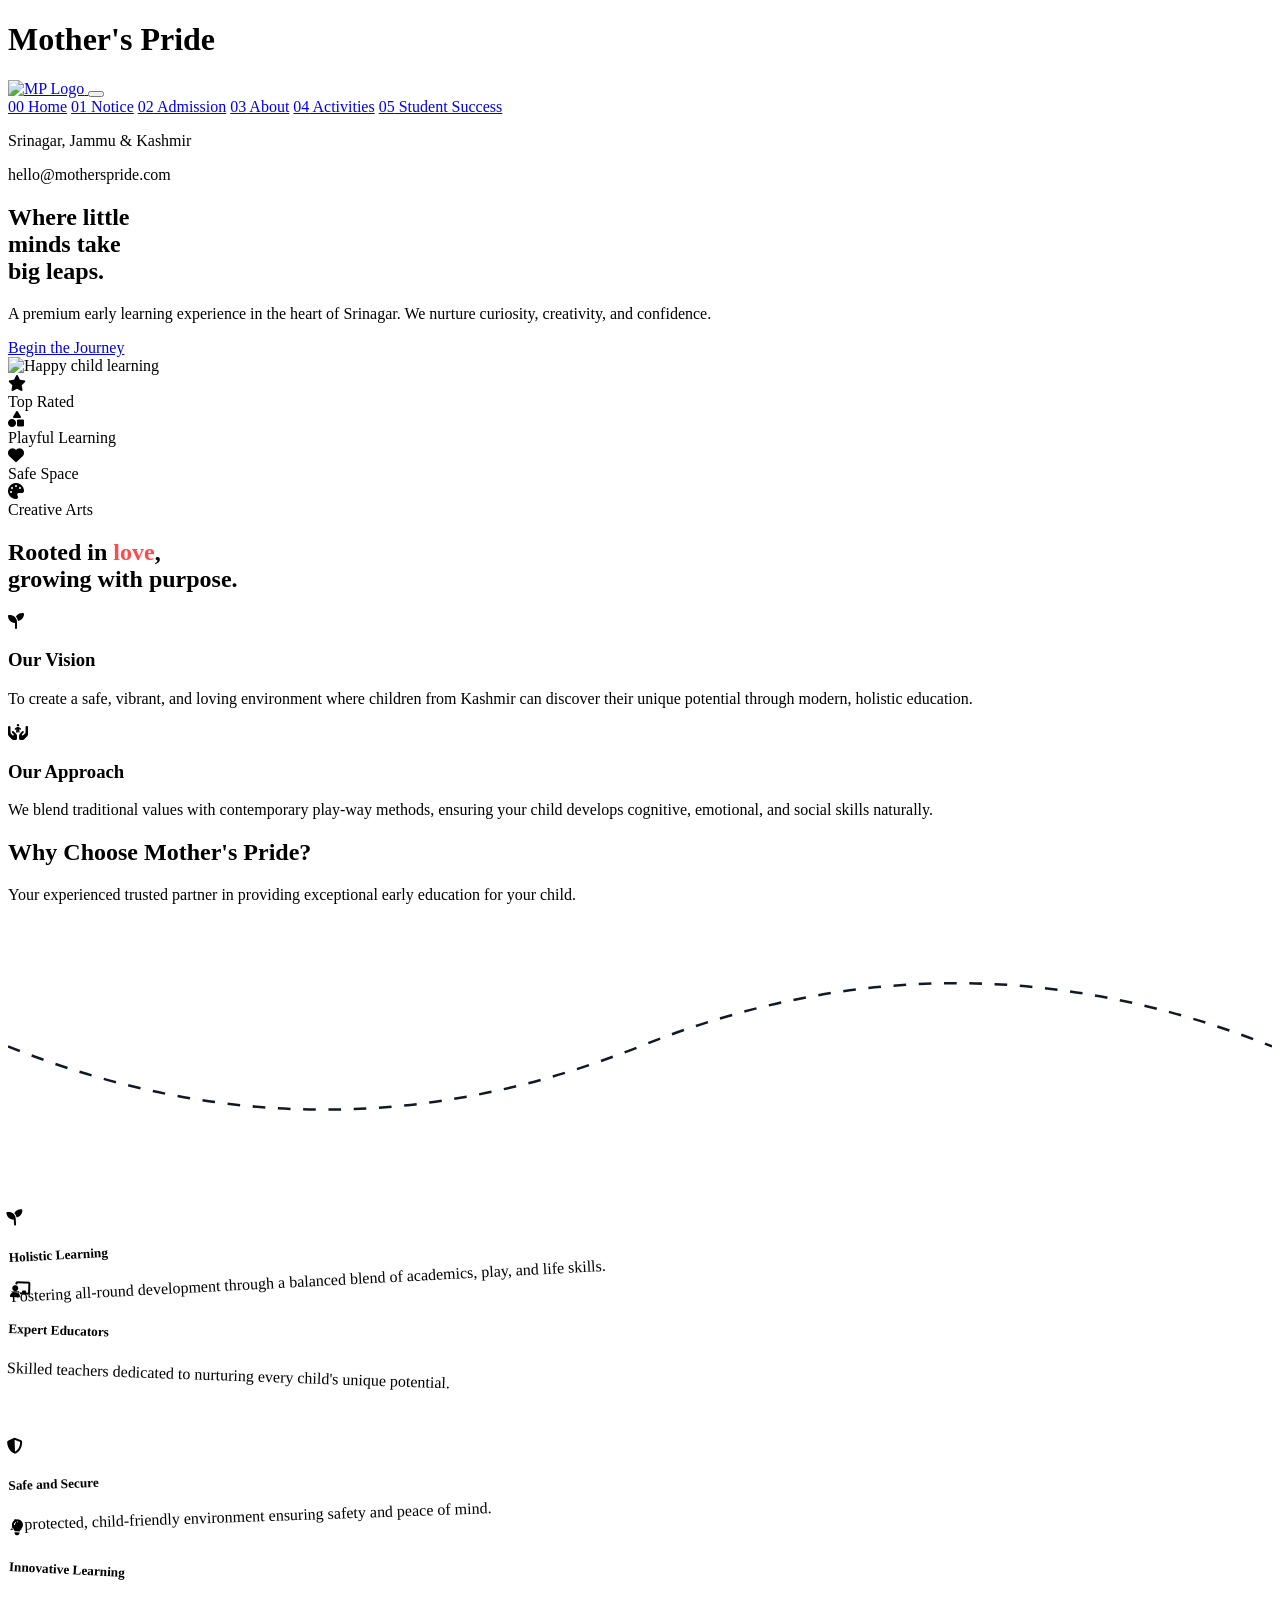
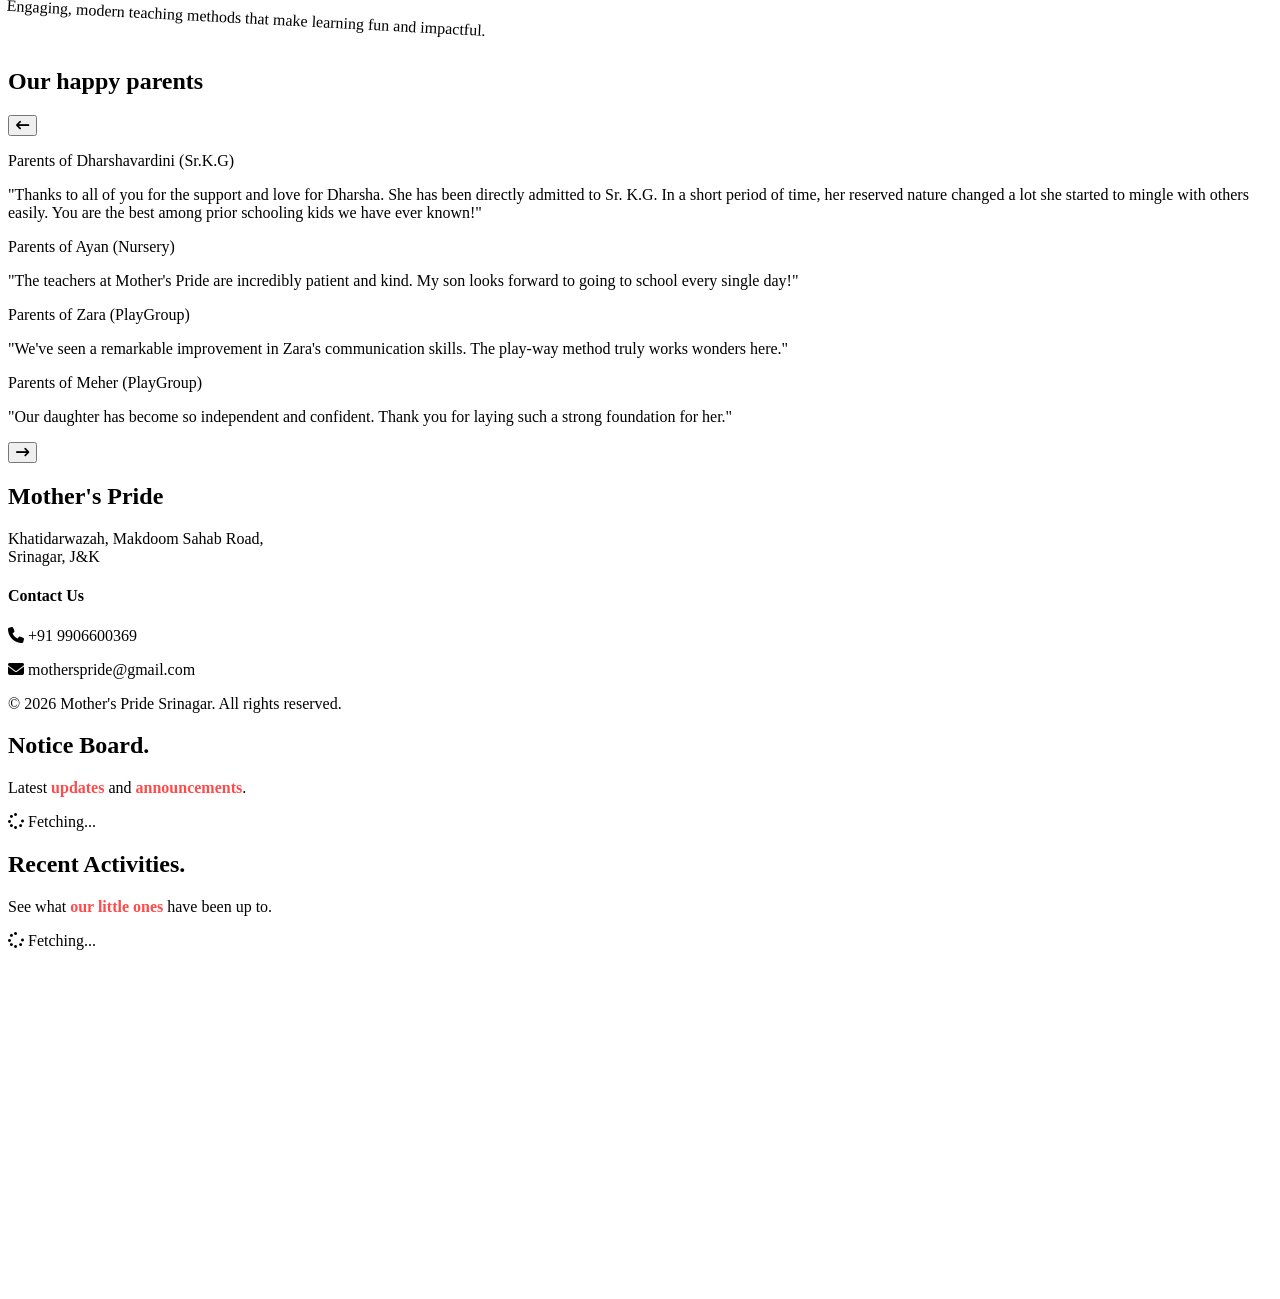
==== index.html @ 3d9d923d "Create index.html" ====
<!DOCTYPE html>
<html lang="en">
<head>
    <meta charset="UTF-8">
    <meta name="viewport" content="width=device-width, initial-scale=1.0">
    <title>Mother's Pride | Early Learning</title>
    
    <!-- Modern typography and Icons -->
    <link href="https://fonts.googleapis.com/css2?family=Outfit:wght@300;500;700;900&display=swap" rel="stylesheet">
    <link href="https://cdnjs.cloudflare.com/ajax/libs/font-awesome/6.5.0/css/all.min.css" rel="stylesheet">
    
    <!-- Custom CSS -->
    <link rel="stylesheet" href="style.css">
    
    <!-- Firebase SDKs -->
    <script src="https://www.gstatic.com/firebasejs/9.23.0/firebase-app-compat.js"></script>
    <script src="https://www.gstatic.com/firebasejs/9.23.0/firebase-database-compat.js"></script>
</head>
<body>

    <!-- Launch Page / Preloader -->
    <div class="launch-screen">
        <h1 class="reveal-text">Mother's <span>Pride</span></h1>
        <div class="loader-bar"></div>
    </div>

    <!-- Header (Stays permanently on top of everything) -->
    <header class="glass-header">
        <div class="header-inner">
            <a href="#" class="logo close-overlay-global">
                <img src="logo1.png" alt="MP Logo" id="logo1" class="logo-img">
            </a>
            <button class="hamburger" id="menu-toggle">
                <div class="bar"></div>
                <div class="bar"></div>
            </button>
        </div>
    </header>

    <!-- Full Screen Menu Overlay -->
    <div class="menu-overlay">
        <div class="menu-content">
            <a href="#" class="menu-item close-overlay-global"><span class="menu-num">00</span> Home</a>
            <a href="#notice" class="menu-item trigger-overlay"><span class="menu-num">01</span> Notice</a>
            <a href="info.html#admission" class="menu-item"><span class="menu-num">02</span> Admission</a>
            <a href="info.html#about" class="menu-item"><span class="menu-num">03</span> About</a>
            <a href="#activities" class="menu-item trigger-overlay"><span class="menu-num">04</span> Activities</a>
            <a href="info.html#success" class="menu-item"><span class="menu-num">05</span> Student Success</a>
        </div>
        <div class="menu-footer">
            <p>Srinagar, Jammu & Kashmir</p>
            <p>hello@motherspride.com</p>
        </div>
    </div>

    <!-- Hero Section -->
    <section class="hero">
        <div class="hero-container">
            <div class="hero-text scroll-reveal">
                <h1>Where little<br>minds take<br><span class="highlight">big leaps.</span></h1>
                <p>A premium early learning experience in the heart of Srinagar. We nurture curiosity, creativity, and confidence.</p>
                <div class="hero-actions">
                    <a href="#admission" class="btn-red trigger-overlay">Begin the Journey</a>
                </div>
            </div>
            
            <div class="hero-visual scroll-reveal">
                <div class="deco-element circle-1"></div>
                <div class="deco-element circle-2"></div>
                <div class="deco-dots"></div>
                
                <div class="image-morph-wrapper">
                    <div class="image-morph-container">
                        <img src="https://images.unsplash.com/photo-1516627145497-ae6968895b74?auto=format&fit=crop&w=800&q=80" alt="Happy child learning">
                    </div>
                </div>
                
                <!-- Floating Badges / Pills -->
                <div class="floating-badge badge-1 parallax-item float-anim" data-speed="-0.1">
                    <div class="badge-icon"><i class="fa-solid fa-star"></i></div>
                    <div class="badge-text">Top Rated</div>
                </div>
                <div class="floating-badge badge-2 parallax-item float-anim-delay" data-speed="0.15">
                    <div class="badge-icon"><i class="fa-solid fa-shapes"></i></div>
                    <div class="badge-text">Playful Learning</div>
                </div>
                <div class="floating-badge badge-3 parallax-item float-anim" data-speed="0.08">
                    <div class="badge-icon"><i class="fa-solid fa-heart"></i></div>
                    <div class="badge-text">Safe Space</div>
                </div>
                <div class="floating-badge badge-4 parallax-item float-anim-delay" data-speed="-0.12">
                    <div class="badge-icon"><i class="fa-solid fa-palette"></i></div>
                    <div class="badge-text">Creative Arts</div>
                </div>
            </div>
        </div>
    </section>

    <!-- About Section -->
    <section id="about" class="about">
        <div class="container scroll-reveal">
            <h2 class="section-title">Rooted in <span style="color: #FF4B4B;">love</span>, <br>growing with <span class="highlight">purpose</span>.</h2>
            <div class="about-grid">
                <div class="about-card">
                    <div class="card-icon"><i class="fa-solid fa-seedling"></i></div>
                    <h3>Our Vision</h3>
                    <p>To create a safe, vibrant, and loving environment where children from Kashmir can discover their unique potential through modern, holistic education.</p>
                </div>
                <div class="about-card">
                    <div class="card-icon"><i class="fa-solid fa-hands-holding-child"></i></div>
                    <h3>Our Approach</h3>
                    <p>We blend traditional values with contemporary play-way methods, ensuring your child develops cognitive, emotional, and social skills naturally.</p>
                </div>
            </div>
        </div>
    </section>

    <!-- Why Choose Section -->
    <section class="why-choose scroll-reveal">
        <div class="container text-center">
            <h2 class="why-choose-title">Why Choose <span class="highlight">Mother's Pride?</span></h2>
            <p class="section-subtitle">Your experienced trusted partner in providing exceptional early education for your child.</p>
            
            <div class="feature-boxes">
                <svg class="dashed-line" viewBox="0 0 1000 200" preserveAspectRatio="none">
                    <path d="M0,100 Q250,200 500,100 T1000,100" fill="none" stroke="#111827" stroke-width="2" stroke-dasharray="10,10"/>
                </svg>
                
                <div class="box-grid">
                    <div class="feature-box glow-card" style="transform: rotate(-3deg);">
                        <div class="box-icon"><i class="fa-solid fa-seedling"></i></div>
                        <h5>Holistic Learning</h5>
                        <p>Fostering all-round development through a balanced blend of academics, play, and life skills.</p>
                    </div>
                    <div class="feature-box glow-card" style="transform: rotate(2deg); margin-top: 30px;">
                        <div class="box-icon"><i class="fa-solid fa-chalkboard-user"></i></div>
                        <h5>Expert Educators</h5>
                        <p>Skilled teachers dedicated to nurturing every child's unique potential.</p>
                    </div>
                    <div class="feature-box glow-card" style="transform: rotate(-2deg); margin-top: 10px;">
                        <div class="box-icon"><i class="fa-solid fa-shield-halved"></i></div>
                        <h5>Safe and Secure</h5>
                        <p>A protected, child-friendly environment ensuring safety and peace of mind.</p>
                    </div>
                    <div class="feature-box glow-card" style="transform: rotate(3deg); margin-top: 40px;">
                        <div class="box-icon"><i class="fa-solid fa-lightbulb"></i></div>
                        <h5>Innovative Learning</h5>
                        <p>Engaging, modern teaching methods that make learning fun and impactful.</p>
                    </div>
                </div>
            </div>
        </div>
    </section>

    <!-- Testimonials / Reviews Section -->
    <section class="testimonials scroll-reveal">
        <div class="container text-center">
            <div class="testimonial-box">
                <h2 class="section-title">Our happy parents</h2>
                <div class="slider-row">
                    <button class="nav-btn prev-btn"><i class="fa-solid fa-arrow-left-long"></i></button>
                    <div class="slider-content">
                        <div class="testimonial-content active">
                            <p class="parent-name">Parents of Dharshavardini (Sr.K.G)</p>
                            <p class="parent-quote">"Thanks to all of you for the support and love for Dharsha. She has been directly admitted to Sr. K.G. In a short period of time, her reserved nature changed a lot she started to mingle with others easily. You are the best among prior schooling kids we have ever known!"</p>
                        </div>
                        <div class="testimonial-content">
                            <p class="parent-name">Parents of Ayan (Nursery)</p>
                            <p class="parent-quote">"The teachers at Mother's Pride are incredibly patient and kind. My son looks forward to going to school every single day!"</p>
                        </div>
                        <div class="testimonial-content">
                            <p class="parent-name">Parents of Zara (PlayGroup)</p>
                            <p class="parent-quote">"We've seen a remarkable improvement in Zara's communication skills. The play-way method truly works wonders here."</p>
                        </div>
                        <div class="testimonial-content">
                            <p class="parent-name">Parents of Meher (PlayGroup)</p>
                            <p class="parent-quote">"Our daughter has become so independent and confident. Thank you for laying such a strong foundation for her."</p>
                        </div>
                    </div>
                    <button class="nav-btn next-btn"><i class="fa-solid fa-arrow-right-long"></i></button>
                </div>
            </div>
        </div>
    </section>

    <!-- Footer -->
    <footer>
        <div class="container">
            <div class="footer-content">
                <div class="footer-brand">
                    <h2>Mother's Pride</h2>
                    <p>Khatidarwazah, Makdoom Sahab Road,<br>Srinagar, J&K</p>
                </div>
                <div class="footer-contact">
                    <h4>Contact Us</h4>
                    <p><i class="fa-solid fa-phone"></i> +91 9906600369</p>
                    <p><i class="fa-solid fa-envelope"></i> motherspride@gmail.com</p>
                </div>
            </div>
            <div class="footer-bottom">
                <p>&copy; 2026 Mother's Pride Srinagar. All rights reserved.</p>
            </div>
        </div>
    </footer>
    
    <!-- Notice Board Overlay -->
    <div id="notice" class="content-overlay">
        <div class="overlay-body">
            <div class="overlay-title-area text-center">
                <h2>Notice <span class="highlight">Board.</span></h2>
                <p class="page-subtitle">Latest <span style="color: #FF4B4B; font-weight: 700;">updates</span> and <span style="color: #FF4B4B; font-weight: 700;">announcements</span>.</p>
            </div>
            <!-- Notices Injected Here -->
            <div id="notices-container" class="content-stack">
                <div class="loading-state"><i class="fa-solid fa-spinner fa-spin"></i> Fetching...</div>
            </div>
        </div>
    </div>

    <!-- Activities Overlay -->
    <div id="activities" class="content-overlay">
        <div class="overlay-body">
            <div class="overlay-title-area text-center">
                <h2>Recent <span class="highlight">Activities.</span></h2>
                <p class="page-subtitle">See what <span style="color: #FF4B4B; font-weight: 700;">our little ones</span> have been up to.</p>
            </div>
            <!-- Activities Injected Here -->
            <div id="activities-container" class="content-stack">
                <div class="loading-state"><i class="fa-solid fa-spinner fa-spin"></i> Fetching...</div>
            </div>
        </div>
    </div>

    <!-- Admission Overlay -->
    <div id="admission" class="content-overlay" style="background: var(--dark-navy); color: white;">
        <div class="overlay-body text-center" style="display: flex; flex-direction: column; justify-content: center; height: 100%;">
            <i class="fa-solid fa-graduation-cap" style="font-size: 4rem; color: var(--primary-yellow); margin-bottom: 20px;"></i>
            <h2 style="font-size: 3rem; color: white;">Admissions <span class="highlight">2026.</span></h2>
            <p style="color: rgba(255,255,255,0.7); max-width: 500px; margin: 20px auto; font-size: 1.2rem;">Admissions for the upcoming academic year are now open. Secure your child's spot at Mother's Pride today.</p>
            <a href="form.html" class="btn-primary" style="margin-top: 20px; background: var(--primary-yellow); color: var(--dark-navy);">Fill Admission Form</a>
        </div>
    </div>

    <script src="script.js"></script>
</body>
</html>
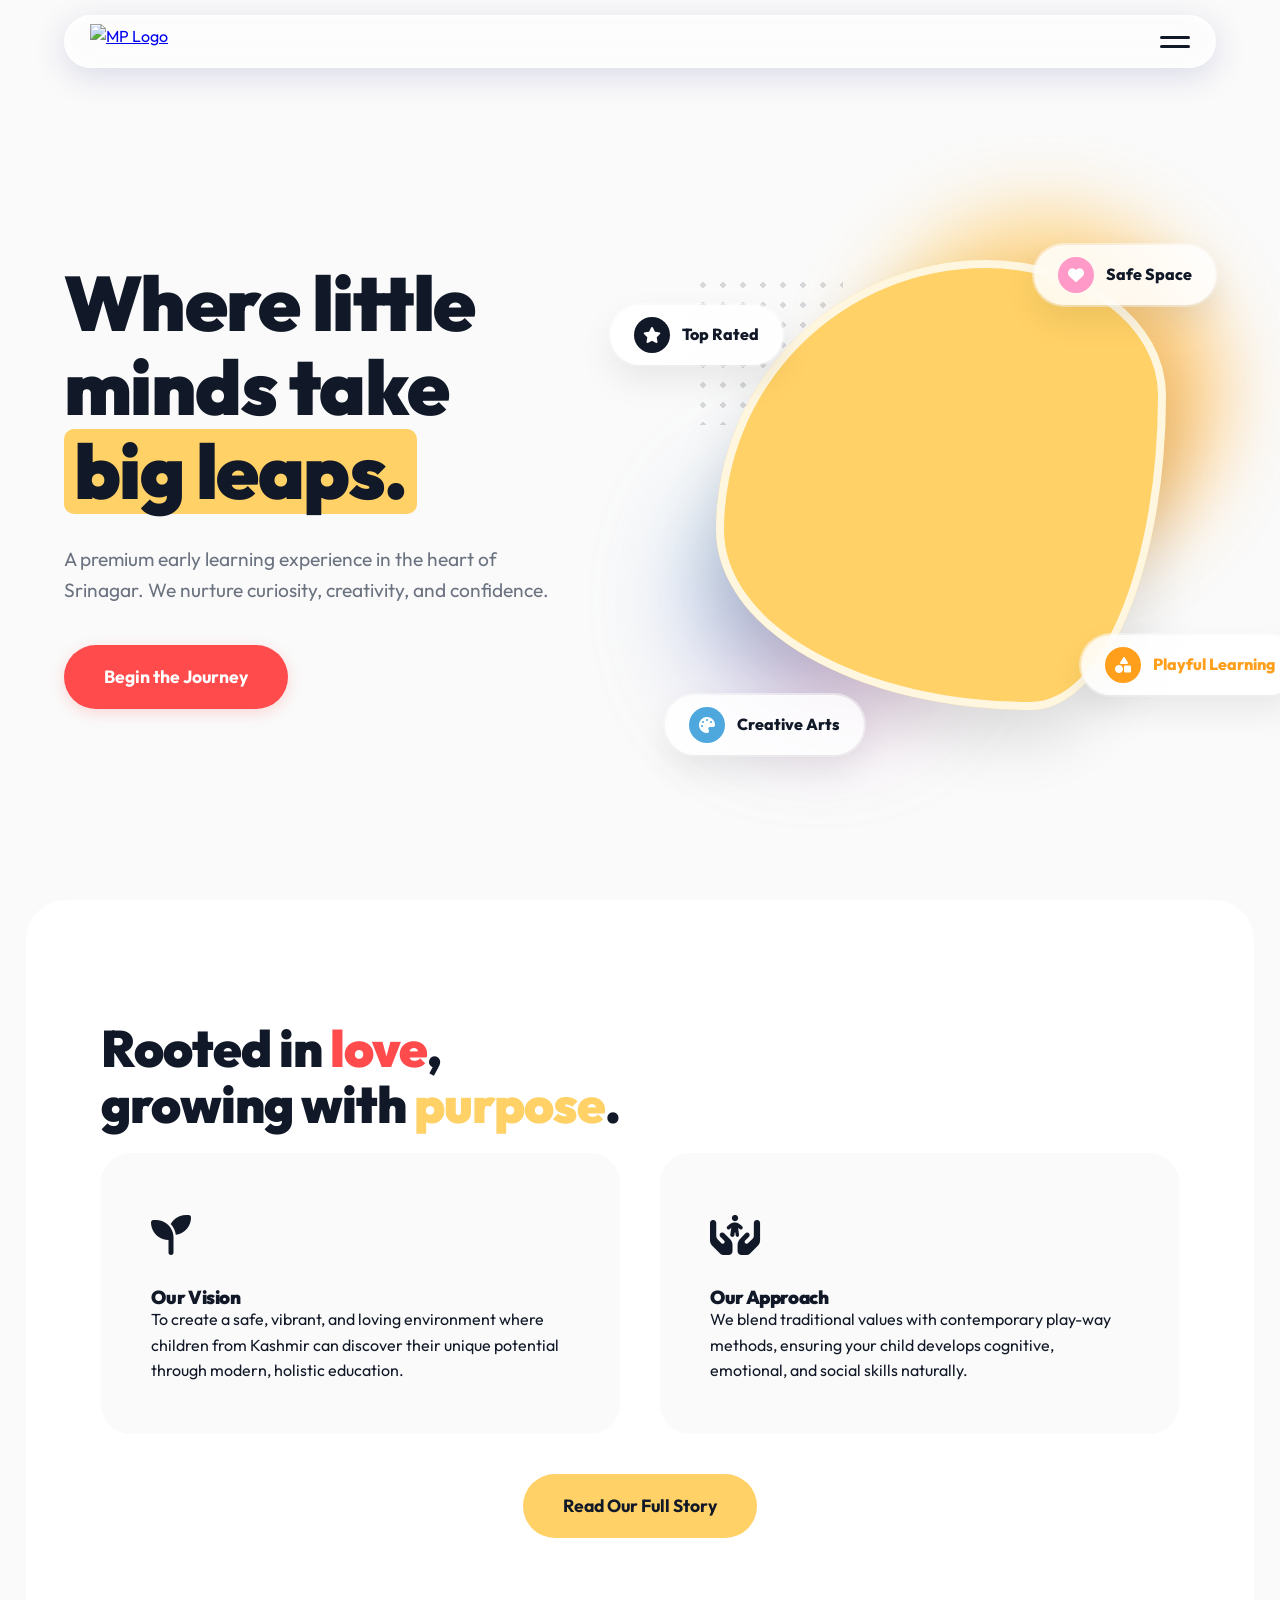
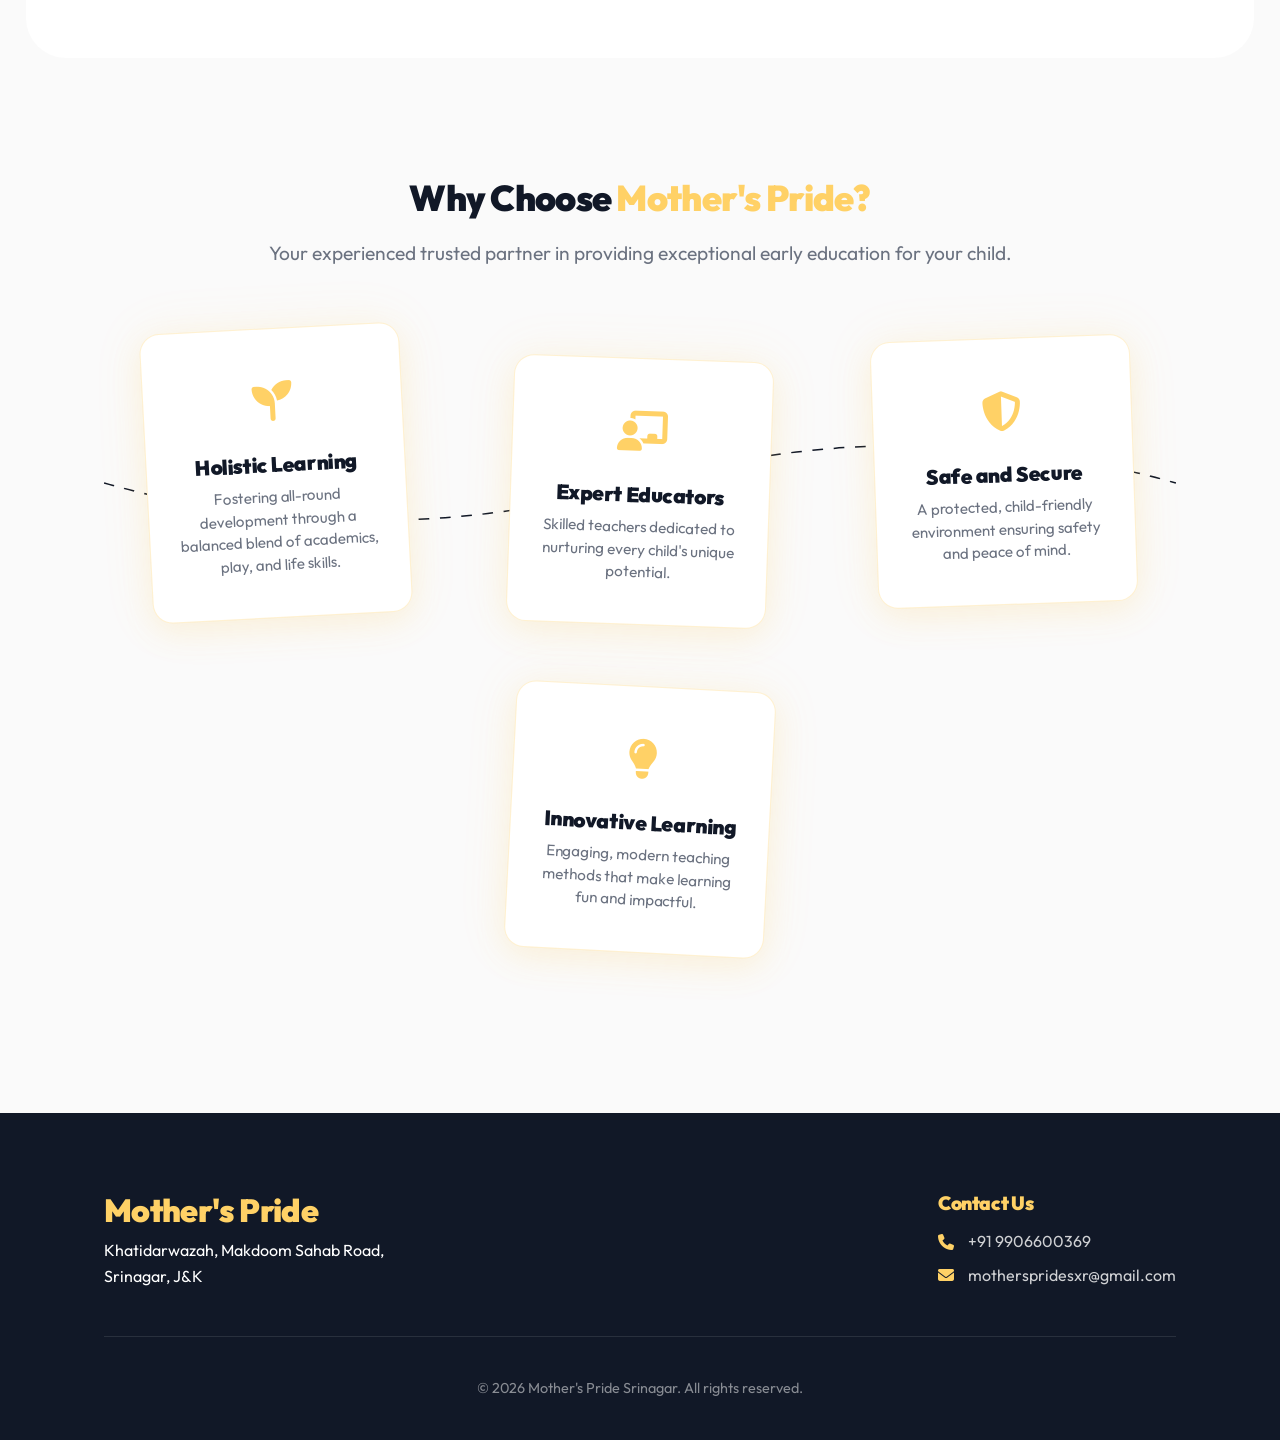
==== commit 3bfccacf: "Update index.html" ====
--- a/index.html
+++ b/index.html
@@ -42,14 +42,14 @@
         <div class="menu-content">
             <a href="#" class="menu-item close-overlay-global"><span class="menu-num">00</span> Home</a>
             <a href="#notice" class="menu-item trigger-overlay"><span class="menu-num">01</span> Notice</a>
-            <a href="info.html#admission" class="menu-item"><span class="menu-num">02</span> Admission</a>
-            <a href="info.html#about" class="menu-item"><span class="menu-num">03</span> About</a>
+            <a href="form.html" class="menu-item"><span class="menu-num">02</span> Admission</a>
+            <a href="about.html" class="menu-item"><span class="menu-num">03</span> About</a>
             <a href="#activities" class="menu-item trigger-overlay"><span class="menu-num">04</span> Activities</a>
-            <a href="info.html#success" class="menu-item"><span class="menu-num">05</span> Student Success</a>
+            <a href="success.html" class="menu-item"><span class="menu-num">05</span> Student Success</a>
         </div>
         <div class="menu-footer">
             <p>Srinagar, Jammu & Kashmir</p>
-            <p>hello@motherspride.com</p>
+            <p>motherspridesxr@gmail.com</p>
         </div>
     </div>
 
@@ -60,7 +60,7 @@
                 <h1>Where little<br>minds take<br><span class="highlight">big leaps.</span></h1>
                 <p>A premium early learning experience in the heart of Srinagar. We nurture curiosity, creativity, and confidence.</p>
                 <div class="hero-actions">
-                    <a href="#admission" class="btn-red trigger-overlay">Begin the Journey</a>
+                    <a href="form.html" class="btn-red">Begin the Journey</a>
                 </div>
             </div>
             
@@ -96,7 +96,7 @@
         </div>
     </section>
 
-    <!-- About Section -->
+    <!-- About Section Preview -->
     <section id="about" class="about">
         <div class="container scroll-reveal">
             <h2 class="section-title">Rooted in <span style="color: #FF4B4B;">love</span>, <br>growing with <span class="highlight">purpose</span>.</h2>
@@ -111,6 +111,9 @@
                     <h3>Our Approach</h3>
                     <p>We blend traditional values with contemporary play-way methods, ensuring your child develops cognitive, emotional, and social skills naturally.</p>
                 </div>
+            </div>
+            <div class="text-center" style="margin-top: 40px;">
+                <a href="about.html" class="btn-primary" style="background: var(--primary-yellow); color: var(--dark-navy);">Read Our Full Story</a>
             </div>
         </div>
     </section>
@@ -152,37 +155,6 @@
         </div>
     </section>
 
-    <!-- Testimonials / Reviews Section -->
-    <section class="testimonials scroll-reveal">
-        <div class="container text-center">
-            <div class="testimonial-box">
-                <h2 class="section-title">Our happy parents</h2>
-                <div class="slider-row">
-                    <button class="nav-btn prev-btn"><i class="fa-solid fa-arrow-left-long"></i></button>
-                    <div class="slider-content">
-                        <div class="testimonial-content active">
-                            <p class="parent-name">Parents of Dharshavardini (Sr.K.G)</p>
-                            <p class="parent-quote">"Thanks to all of you for the support and love for Dharsha. She has been directly admitted to Sr. K.G. In a short period of time, her reserved nature changed a lot she started to mingle with others easily. You are the best among prior schooling kids we have ever known!"</p>
-                        </div>
-                        <div class="testimonial-content">
-                            <p class="parent-name">Parents of Ayan (Nursery)</p>
-                            <p class="parent-quote">"The teachers at Mother's Pride are incredibly patient and kind. My son looks forward to going to school every single day!"</p>
-                        </div>
-                        <div class="testimonial-content">
-                            <p class="parent-name">Parents of Zara (PlayGroup)</p>
-                            <p class="parent-quote">"We've seen a remarkable improvement in Zara's communication skills. The play-way method truly works wonders here."</p>
-                        </div>
-                        <div class="testimonial-content">
-                            <p class="parent-name">Parents of Meher (PlayGroup)</p>
-                            <p class="parent-quote">"Our daughter has become so independent and confident. Thank you for laying such a strong foundation for her."</p>
-                        </div>
-                    </div>
-                    <button class="nav-btn next-btn"><i class="fa-solid fa-arrow-right-long"></i></button>
-                </div>
-            </div>
-        </div>
-    </section>
-
     <!-- Footer -->
     <footer>
         <div class="container">
@@ -194,7 +166,7 @@
                 <div class="footer-contact">
                     <h4>Contact Us</h4>
                     <p><i class="fa-solid fa-phone"></i> +91 9906600369</p>
-                    <p><i class="fa-solid fa-envelope"></i> motherspride@gmail.com</p>
+                    <p><i class="fa-solid fa-envelope"></i> motherspridesxr@gmail.com</p>
                 </div>
             </div>
             <div class="footer-bottom">
@@ -210,7 +182,6 @@
                 <h2>Notice <span class="highlight">Board.</span></h2>
                 <p class="page-subtitle">Latest <span style="color: #FF4B4B; font-weight: 700;">updates</span> and <span style="color: #FF4B4B; font-weight: 700;">announcements</span>.</p>
             </div>
-            <!-- Notices Injected Here -->
             <div id="notices-container" class="content-stack">
                 <div class="loading-state"><i class="fa-solid fa-spinner fa-spin"></i> Fetching...</div>
             </div>
@@ -224,20 +195,9 @@
                 <h2>Recent <span class="highlight">Activities.</span></h2>
                 <p class="page-subtitle">See what <span style="color: #FF4B4B; font-weight: 700;">our little ones</span> have been up to.</p>
             </div>
-            <!-- Activities Injected Here -->
             <div id="activities-container" class="content-stack">
                 <div class="loading-state"><i class="fa-solid fa-spinner fa-spin"></i> Fetching...</div>
             </div>
-        </div>
-    </div>
-
-    <!-- Admission Overlay -->
-    <div id="admission" class="content-overlay" style="background: var(--dark-navy); color: white;">
-        <div class="overlay-body text-center" style="display: flex; flex-direction: column; justify-content: center; height: 100%;">
-            <i class="fa-solid fa-graduation-cap" style="font-size: 4rem; color: var(--primary-yellow); margin-bottom: 20px;"></i>
-            <h2 style="font-size: 3rem; color: white;">Admissions <span class="highlight">2026.</span></h2>
-            <p style="color: rgba(255,255,255,0.7); max-width: 500px; margin: 20px auto; font-size: 1.2rem;">Admissions for the upcoming academic year are now open. Secure your child's spot at Mother's Pride today.</p>
-            <a href="form.html" class="btn-primary" style="margin-top: 20px; background: var(--primary-yellow); color: var(--dark-navy);">Fill Admission Form</a>
         </div>
     </div>
 
--- a/style.css
+++ b/style.css
@@ -0,0 +1,261 @@
+/* Color Palette & Variables */
+:root {
+    --primary-yellow: #FFD166;
+    --secondary-orange: #FF9F1C;
+    --accent-blue: #4EA8DE;
+    --accent-pink: #FF99C8;
+    --dark-navy: #111827;
+    --light-bg: #FAFAFA;
+    --white: #FFFFFF;
+    --text-muted: #6B7280;
+    --transition: all 0.5s cubic-bezier(0.25, 1, 0.5, 1);
+}
+
+* { margin: 0; padding: 0; box-sizing: border-box; }
+
+html { scroll-behavior: smooth; }
+
+body { font-family: 'Outfit', sans-serif; background-color: var(--light-bg); color: var(--dark-navy); overflow-x: hidden; line-height: 1.6; }
+
+.container { max-width: 1200px; margin: 0 auto; padding: 0 5%; }
+.text-center { text-align: center; }
+
+h1, h2, h3, h4, h5 { font-weight: 900; letter-spacing: -0.02em; line-height: 1.1; }
+.highlight { color: var(--primary-yellow); }
+
+/* Launch Screen */
+.launch-screen { position: fixed; top: 0; left: 0; width: 100vw; height: 100vh; background: var(--dark-navy); color: var(--white); display: flex; flex-direction: column; justify-content: center; align-items: center; z-index: 9999; transition: transform 0.8s cubic-bezier(0.77, 0, 0.175, 1); }
+.launch-screen h1 { font-size: 3rem; margin-bottom: 20px; animation: pulse 2s infinite; }
+.launch-screen span { color: var(--primary-yellow); }
+.loader-bar { width: 200px; height: 4px; background: rgba(255,255,255,0.2); border-radius: 4px; overflow: hidden; position: relative; }
+.loader-bar::after { content: ''; position: absolute; top: 0; left: 0; height: 100%; width: 0%; background: var(--primary-yellow); animation: loadAnim 1.5s ease-in-out forwards; }
+@keyframes loadAnim { 0% { width: 0%; } 100% { width: 100%; } }
+@keyframes pulse { 0%, 100% { opacity: 1; } 50% { opacity: 0.7; } }
+
+/* Header & Hamburger Menu */
+header.glass-header { position: fixed; top: 15px; left: 50%; transform: translateX(-50%); width: 90%; max-width: 1200px; z-index: 1010; transition: var(--transition); }
+.header-inner { display: flex; justify-content: space-between; align-items: center; padding: 8px 25px; border-radius: 50px; background: rgba(255, 255, 255, 0.4); backdrop-filter: blur(15px); -webkit-backdrop-filter: blur(15px); border: 1px solid rgba(255, 255, 255, 0.5); box-shadow: 0 8px 32px 0 rgba(31, 38, 135, 0.15), inset 0 0 0 2px rgba(255, 255, 255, 0.2), inset 0 0 20px rgba(255, 255, 255, 0.5); }
+.logo { display: flex; align-items: center; cursor: pointer; }
+.logo-img { height: 35px; width: auto; }
+.hamburger { background: transparent; border: none; cursor: pointer; display: flex; flex-direction: column; gap: 6px; }
+.hamburger .bar { width: 30px; height: 3px; background: var(--dark-navy); border-radius: 3px; transition: var(--transition); }
+
+/* Menu Overlay */
+.menu-overlay { position: fixed; top: 0; left: 0; width: 100vw; height: 100vh; background: var(--primary-yellow); z-index: 1009; display: flex; flex-direction: column; justify-content: center; padding: 0 10%; clip-path: circle(0% at 100% 0%); transition: clip-path 0.8s cubic-bezier(0.77, 0, 0.175, 1); }
+.menu-overlay.active { clip-path: circle(150% at 100% 0%); }
+.menu-item { font-size: clamp(2.5rem, 5vw, 4rem); font-weight: 900; text-decoration: none; color: var(--dark-navy); display: block; margin-bottom: 20px; transform: translateY(30px); opacity: 0; transition: var(--transition); }
+.menu-overlay.active .menu-item { transform: translateY(0); opacity: 1; }
+.menu-overlay.active .menu-item:nth-child(1) { transition-delay: 0.2s; }
+.menu-overlay.active .menu-item:nth-child(2) { transition-delay: 0.3s; }
+.menu-overlay.active .menu-item:nth-child(3) { transition-delay: 0.4s; }
+.menu-overlay.active .menu-item:nth-child(4) { transition-delay: 0.5s; }
+.menu-overlay.active .menu-item:nth-child(5) { transition-delay: 0.6s; }
+.menu-item:hover { color: var(--white); padding-left: 20px; }
+.menu-num { font-size: 1rem; font-weight: 500; vertical-align: middle; margin-right: 15px; }
+.menu-footer { position: absolute; bottom: 40px; color: var(--dark-navy); font-weight: 500; opacity: 0; transition: opacity 0.5s ease 0.7s; }
+.menu-overlay.active .menu-footer { opacity: 1; }
+
+/* Hero Section */
+.hero { min-height: 100vh; display: flex; align-items: center; padding: 120px 5% 50px; }
+.hero-container { display: grid; grid-template-columns: 1fr 1fr; gap: 50px; max-width: 1400px; margin: 0 auto; width: 100%; }
+.hero-text { display: flex; flex-direction: column; justify-content: center; }
+.hero-text h1 { font-size: clamp(3.5rem, 6vw, 6rem); margin-bottom: 30px; }
+.hero-text .highlight { background: var(--primary-yellow); padding: 0 10px; border-radius: 10px; display: inline-block; color: var(--dark-navy); }
+.hero-text p { font-size: 1.2rem; color: var(--text-muted); max-width: 500px; margin-bottom: 40px; }
+
+/* Red Glowing Button */
+.btn-red { 
+    background: #FF4B4B; 
+    color: var(--white); 
+    text-decoration: none; 
+    padding: 18px 40px; 
+    border-radius: 50px; 
+    font-size: 1.1rem; 
+    font-weight: 700; 
+    display: inline-block; 
+    border: none; 
+    cursor: pointer; 
+    transition: all 0.3s ease; 
+    box-shadow: 0 4px 15px rgba(255, 75, 75, 0.2);
+}
+.btn-red:hover { 
+    transform: translateY(-5px); 
+    background: #FF4B4B; 
+    color: var(--white); 
+    box-shadow: 0 15px 30px rgba(255, 75, 75, 0.3), 0 0 40px rgba(255, 75, 75, 0.6); 
+}
+.btn-red:active {
+    transform: translateY(-2px);
+    box-shadow: 0 10px 20px rgba(255, 75, 75, 0.3), 0 0 50px rgba(255, 75, 75, 0.8);
+}
+
+.btn-primary { background: var(--dark-navy); color: var(--white); text-decoration: none; padding: 18px 40px; border-radius: 50px; font-size: 1.1rem; font-weight: 700; display: inline-block; border: none; cursor: pointer; transition: var(--transition); }
+.btn-primary:hover { transform: translateY(-5px); box-shadow: 0 15px 30px rgba(17, 24, 39, 0.2); background: var(--primary-yellow); color: var(--dark-navy); }
+
+/* Hero Visual & Motion */
+.hero-visual { position: relative; height: 600px; display: flex; align-items: center; justify-content: center; perspective: 1000px; }
+.image-morph-wrapper { position: relative; width: 85%; max-width: 450px; aspect-ratio: 1 / 1; z-index: 2; }
+.image-morph-container { width: 100%; height: 100%; border-radius: 60% 40% 30% 70% / 60% 30% 70% 40%; overflow: hidden; box-shadow: 0 30px 60px rgba(0,0,0,0.12), inset 0 0 0 8px rgba(255,255,255,0.8); animation: morphShape 8s ease-in-out infinite; position: relative; background: var(--primary-yellow); }
+.image-morph-container img { width: 100%; height: 100%; object-fit: cover; animation: scaleImage 20s linear infinite alternate; }
+.deco-element { position: absolute; border-radius: 50%; z-index: 1; }
+.circle-1 { width: 350px; height: 350px; background: linear-gradient(135deg, var(--primary-yellow), var(--secondary-orange)); top: 5%; right: 0; filter: blur(40px); opacity: 0.7; animation: float 10s ease-in-out infinite; }
+.circle-2 { width: 250px; height: 250px; background: linear-gradient(135deg, var(--accent-blue), var(--accent-pink)); bottom: 10%; left: 5%; filter: blur(50px); opacity: 0.6; animation: float 12s ease-in-out infinite reverse; }
+.deco-dots { position: absolute; width: 150px; height: 150px; top: 15%; left: 5%; background-image: radial-gradient(var(--dark-navy) 20%, transparent 20%); background-size: 20px 20px; opacity: 0.15; z-index: 1; animation: spinSlow 30s linear infinite; }
+
+/* Floating Badges */
+.floating-badge { position: absolute; background: rgba(255, 255, 255, 0.85); backdrop-filter: blur(12px); -webkit-backdrop-filter: blur(12px); padding: 12px 24px; border-radius: 100px; font-weight: 800; box-shadow: 0 15px 35px rgba(0,0,0,0.08), 0 0 0 2px rgba(255,255,255,0.5); z-index: 4; display: flex; align-items: center; gap: 12px; will-change: transform; }
+.badge-icon { width: 36px; height: 36px; border-radius: 50%; display: flex; align-items: center; justify-content: center; }
+.badge-1 { top: 20%; left: -10%; }
+.badge-1 .badge-icon { background: var(--dark-navy); color: var(--white); }
+.badge-1 .badge-text { color: var(--dark-navy); }
+.badge-2 { bottom: 15%; right: -15%; }
+.badge-2 .badge-icon { background: var(--secondary-orange); color: var(--white); }
+.badge-2 .badge-text { color: var(--secondary-orange); }
+.badge-3 { top: 10%; right: 0%; }
+.badge-3 .badge-icon { background: var(--accent-pink); color: var(--white); }
+.badge-3 .badge-text { color: var(--dark-navy); }
+.badge-4 { bottom: 5%; left: 0%; }
+.badge-4 .badge-icon { background: var(--accent-blue); color: var(--white); }
+.badge-4 .badge-text { color: var(--dark-navy); }
+
+@keyframes morphShape { 0% { border-radius: 60% 40% 30% 70% / 60% 30% 70% 40%; } 50% { border-radius: 30% 60% 70% 40% / 50% 60% 30% 60%; } 100% { border-radius: 60% 40% 30% 70% / 60% 30% 70% 40%; } }
+@keyframes scaleImage { 0% { transform: scale(1); } 100% { transform: scale(1.15); } }
+@keyframes float { 0%, 100% { transform: translateY(0) rotate(0deg); } 50% { transform: translateY(-20px) rotate(5deg); } }
+@keyframes spinSlow { 100% { transform: rotate(360deg); } }
+.float-anim { animation: float 6s ease-in-out infinite; }
+.float-anim-delay { animation: float 6s ease-in-out infinite 3s; }
+
+.scroll-reveal { opacity: 0; transform: translateY(50px); transition: all 0.8s cubic-bezier(0.5, 0, 0, 1); }
+.scroll-reveal.visible { opacity: 1; transform: translateY(0); }
+
+/* About Section */
+.section-title { font-size: clamp(2.5rem, 4vw, 4rem); margin-bottom: 20px; }
+.section-subtitle { font-size: 1.2rem; color: var(--text-muted); margin-bottom: 60px; }
+.about { padding: 120px 0; background: var(--white); border-radius: 40px; margin: 0 2%;}
+.about-grid { display: grid; grid-template-columns: 1fr 1fr; gap: 40px; }
+.about-card { background: var(--light-bg); padding: 50px; border-radius: 30px; transition: var(--transition); }
+.about-card:hover { background: var(--primary-yellow); transform: translateY(-10px); }
+.card-icon { font-size: 2.5rem; margin-bottom: 20px; color: var(--dark-navy); }
+
+/* Why Choose Section */
+.why-choose { padding: 120px 0; background: var(--light-bg); }
+.feature-boxes { position: relative; margin-top: 60px; padding-bottom: 40px; }
+.why-choose-title { font-size: clamp(1.75rem, 2.8vw, 2.8rem); margin-bottom: 20px; }
+.dashed-line { position: absolute; top: 80px; left: 0; width: 100%; height: 150px; z-index: 1; }
+.box-grid { display: flex; justify-content: space-around; align-items: flex-start; position: relative; z-index: 2; flex-wrap: wrap; gap: 20px; }
+
+.feature-box { background: white; padding: 40px 30px; border-radius: 20px; width: 260px; text-align: center; transition: transform 0.3s ease, box-shadow 0.3s ease; }
+.glow-card { box-shadow: 0 10px 30px rgba(255, 209, 102, 0.15), 0 0 50px rgba(255, 209, 102, 0.1); border: 1px solid rgba(255, 209, 102, 0.3); }
+.glow-card:hover { z-index: 10; box-shadow: 0 20px 40px rgba(255, 209, 102, 0.3), 0 0 80px rgba(255, 209, 102, 0.25); transform: translateY(-10px) scale(1.02) !important; }
+.box-icon { font-size: 2.5rem; color: var(--primary-yellow); margin-bottom: 20px; }
+.feature-box h5 { color: var(--dark-navy); font-size: 1.3rem; margin-bottom: 10px;}
+.feature-box p { font-size: 0.95rem; color: var(--text-muted); line-height: 1.5;}
+
+/* Testimonials / Reviews */
+.testimonials { padding: 80px 0; margin: 0 2% 80px 2%; }
+.testimonial-box { background: var(--dark-navy); border-radius: 40px; padding: 60px 40px; box-shadow: 0 20px 50px rgba(0,0,0,0.2), 0 0 60px rgba(255, 209, 102, 0.15); max-width: 900px; margin: 0 auto; }
+.testimonial-box .section-title { color: var(--primary-yellow); margin-bottom: 40px; font-size: 3.5rem; }
+
+.slider-row { display: flex; align-items: center; justify-content: space-between; }
+.slider-content { flex: 1; padding: 0 20px; position: relative; min-height: 160px; display: flex; flex-direction: column; justify-content: center; }
+
+.testimonial-content { display: none; width: 100%; animation: fadeEffect 0.5s; }
+.testimonial-content.active { display: block; }
+@keyframes fadeEffect { from {opacity: 0;} to {opacity: 1;} }
+
+.parent-name { font-weight: 700; margin-bottom: 25px; font-size: 1.4rem; color: var(--primary-yellow); }
+.parent-quote { font-size: 1.3rem; line-height: 1.8; font-style: italic; color: var(--white); font-weight: 500; }
+
+.nav-btn { background: transparent; color: var(--primary-yellow); border: none; font-size: 2.5rem; cursor: pointer; transition: transform 0.3s; padding: 10px; }
+.nav-btn:hover { transform: scale(1.2); }
+
+/* Footer */
+footer { background: var(--dark-navy); color: var(--white); padding: 80px 0 40px; }
+.footer-content { display: flex; justify-content: space-between; align-items: flex-start; border-bottom: 1px solid rgba(255,255,255,0.1); padding-bottom: 40px; margin-bottom: 40px; flex-wrap: wrap; gap: 30px;}
+.footer-brand h2 { font-size: 2rem; color: var(--primary-yellow); margin-bottom: 10px;}
+.footer-contact h4 { color: var(--primary-yellow); margin-bottom: 15px; font-size: 1.2rem; }
+.footer-contact p { margin-bottom: 8px; display: flex; align-items: center; gap: 10px; color: rgba(255,255,255,0.8); }
+.footer-contact i { color: var(--primary-yellow); width: 20px; }
+.footer-bottom { text-align: center; color: rgba(255,255,255,0.5); font-size: 0.9rem; }
+
+/* CONTENT OVERLAYS */
+.content-overlay {
+    position: fixed;
+    top: 0;
+    left: 0;
+    width: 100vw;
+    height: 100vh;
+    background: var(--light-bg);
+    z-index: 1005; 
+    display: flex;
+    flex-direction: column;
+    clip-path: circle(0% at 50% 50%); 
+    transition: clip-path 0.7s cubic-bezier(0.77, 0, 0.175, 1);
+    overflow: hidden;
+    padding-top: 100px; 
+}
+
+.content-overlay.active { clip-path: circle(150% at 50% 50%); }
+.overlay-body { flex: 1; overflow-y: auto; padding: 20px 5% 100px 5%; max-width: 800px; margin: 0 auto; width: 100%; }
+.overlay-title-area h2 { font-size: 3rem; margin-bottom: 5px; }
+
+/* THE GLOWING STACKS */
+.content-stack { display: flex; flex-direction: column; gap: 35px; margin-top: 40px; }
+
+.stack-card {
+    background: var(--white);
+    border-radius: 30px; 
+    padding: 40px;
+    color: var(--dark-navy);
+    box-shadow: 0 10px 30px rgba(255, 209, 102, 0.15), 0 0 50px rgba(255, 209, 102, 0.1);
+    border: 1px solid rgba(255, 209, 102, 0.4);
+    opacity: 0;
+    transform: translateY(40px);
+    animation: slideUpFade 0.6s cubic-bezier(0.175, 0.885, 0.32, 1.275) forwards;
+    transition: transform 0.4s cubic-bezier(0.175, 0.885, 0.32, 1.275), box-shadow 0.4s ease;
+}
+
+.stack-card:hover { transform: translateY(-10px) scale(1.02); box-shadow: 0 20px 40px rgba(255, 209, 102, 0.3), 0 0 80px rgba(255, 209, 102, 0.25); }
+
+@keyframes slideUpFade { to { opacity: 1; transform: translateY(0); } }
+
+/* Stack Text Layout */
+.stack-heading { font-size: 1.8rem; font-weight: 800; margin-bottom: 15px; color: var(--dark-navy); line-height: 1.2; }
+.activity-heading { color: var(--primary-yellow); font-size: 2rem; }
+
+.stack-date { display: inline-block; background: var(--light-bg); padding: 8px 18px; border-radius: 50px; font-size: 0.85rem; font-weight: 700; text-transform: uppercase; margin-bottom: 20px; }
+.stack-date i { color: var(--primary-yellow); margin-right: 8px; }
+.stack-note { font-size: 1.2rem; font-weight: 500; white-space: pre-line; line-height: 1.6; color: var(--text-muted); }
+
+.empty-state, .loading-state { text-align: center; padding: 50px; background: var(--white); border-radius: 30px; color: var(--text-muted); font-size: 1.2rem; }
+
+/* Responsive */
+@media (max-width: 900px) {
+    .hero-container { grid-template-columns: 1fr; text-align: center; }
+    .hero-visual { height: 450px; margin-top: 30px; }
+    .image-morph-wrapper { width: 90%; }
+    
+    .badge-1 { left: -5%; top: 10%; padding: 10px 18px; }
+    .badge-2 { right: -5%; bottom: 10%; padding: 10px 18px; }
+    .badge-3 { top: 0%; right: 5%; padding: 10px 18px; }
+    .badge-4 { bottom: 0%; left: 5%; padding: 10px 18px; }
+    
+    .badge-text { font-size: 0.9rem; }
+    .badge-icon { width: 30px; height: 30px; font-size: 0.8rem;}
+    .deco-dots { display: none; }
+    
+    .about-grid { grid-template-columns: 1fr; }
+    .box-grid { flex-direction: row; flex-wrap: wrap; justify-content: center; gap: 15px; }
+    .feature-box { width: 45%; max-width: 170px; padding: 20px 15px; margin: 0 !important; transform: none !important; border-radius: 12px; }
+
+    .stack-card { padding: 25px; border-radius: 20px; }
+    .stack-heading { font-size: 1.4rem; }
+    .activity-heading { font-size: 1.6rem; }
+    .stack-note { font-size: 1.1rem; }
+    
+    .testimonial-box { padding: 40px 20px; }
+    .testimonial-box .section-title { font-size: 2.5rem; }
+    .nav-btn { font-size: 2rem; }
+    .parent-name { font-size: 1.2rem; }
+    .parent-quote { font-size: 1.1rem; }
+}
